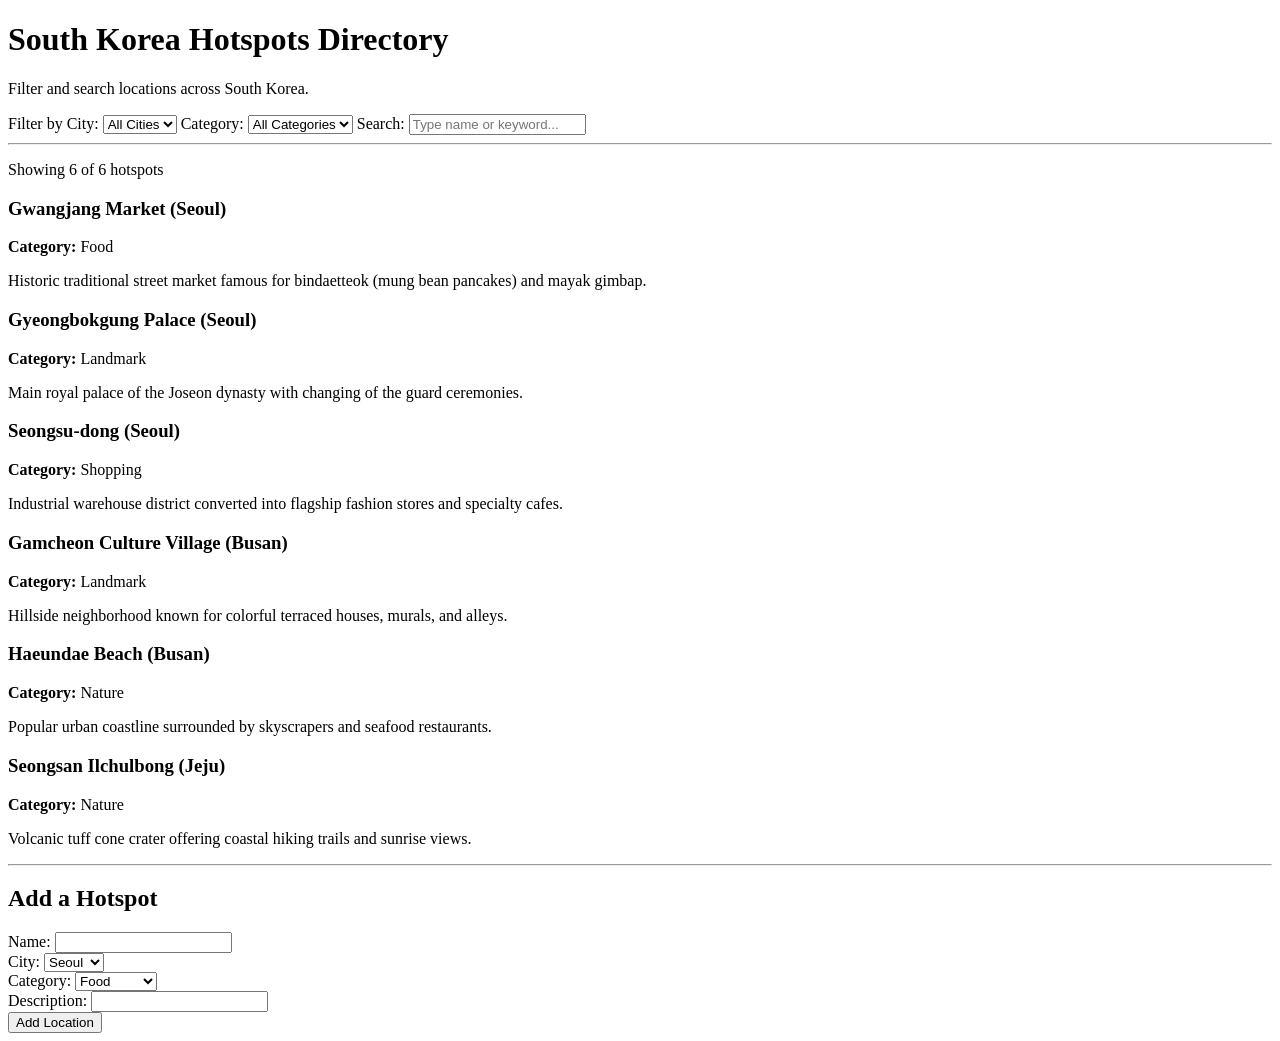
==== index.html @ a73df3bc "Create index.html" ====
<!DOCTYPE html>
<html lang="en">
<head>
    <meta charset="UTF-8">
    <meta name="viewport" content="width=device-width, initial-scale=1.0">
    <title>South Korea Hotspots</title>
</head>
<body>

    <h1>South Korea Hotspots Directory</h1>
    <p>Filter and search locations across South Korea.</p>

    <!-- Controls -->
    <div>
        <label for="cityFilter">Filter by City:</label>
        <select id="cityFilter">
            <option value="All">All Cities</option>
            <option value="Seoul">Seoul</option>
            <option value="Busan">Busan</option>
            <option value="Jeju">Jeju</option>
        </select>

        <label for="categoryFilter">Category:</label>
        <select id="categoryFilter">
            <option value="All">All Categories</option>
            <option value="Food">Food</option>
            <option value="Landmark">Landmark</option>
            <option value="Shopping">Shopping</option>
            <option value="Nature">Nature</option>
        </select>

        <label for="searchInput">Search:</label>
        <input type="text" id="searchInput" placeholder="Type name or keyword...">
    </div>

    <hr>

    <!-- Results Summary -->
    <p id="resultCount"></p>

    <!-- Hotspot List Output -->
    <div id="hotspotList"></div>

    <hr>

    <!-- Add New Hotspot Form (Mutates the JSON array in memory) -->
    <h2>Add a Hotspot</h2>
    <form id="addHotspotForm">
        <div>
            <label for="newName">Name:</label>
            <input type="text" id="newName" required>
        </div>
        <div>
            <label for="newCity">City:</label>
            <select id="newCity">
                <option value="Seoul">Seoul</option>
                <option value="Busan">Busan</option>
                <option value="Jeju">Jeju</option>
            </select>
        </div>
        <div>
            <label for="newCategory">Category:</label>
            <select id="newCategory">
                <option value="Food">Food</option>
                <option value="Landmark">Landmark</option>
                <option value="Shopping">Shopping</option>
                <option value="Nature">Nature</option>
            </select>
        </div>
        <div>
            <label for="newDescription">Description:</label>
            <input type="text" id="newDescription" required>
        </div>
        <button type="submit">Add Location</button>
    </form>

    <script>
        // JSON Data Store
        const hotspots = [
            {
                id: 1,
                name: "Gwangjang Market",
                city: "Seoul",
                category: "Food",
                description: "Historic traditional street market famous for bindaetteok (mung bean pancakes) and mayak gimbap."
            },
            {
                id: 2,
                name: "Gyeongbokgung Palace",
                city: "Seoul",
                category: "Landmark",
                description: "Main royal palace of the Joseon dynasty with changing of the guard ceremonies."
            },
            {
                id: 3,
                name: "Seongsu-dong",
                city: "Seoul",
                category: "Shopping",
                description: "Industrial warehouse district converted into flagship fashion stores and specialty cafes."
            },
            {
                id: 4,
                name: "Gamcheon Culture Village",
                city: "Busan",
                category: "Landmark",
                description: "Hillside neighborhood known for colorful terraced houses, murals, and alleys."
            },
            {
                id: 5,
                name: "Haeundae Beach",
                city: "Busan",
                category: "Nature",
                description: "Popular urban coastline surrounded by skyscrapers and seafood restaurants."
            },
            {
                id: 6,
                name: "Seongsan Ilchulbong",
                city: "Jeju",
                category: "Nature",
                description: "Volcanic tuff cone crater offering coastal hiking trails and sunrise views."
            }
        ];

        const cityFilter = document.getElementById("cityFilter");
        const categoryFilter = document.getElementById("categoryFilter");
        const searchInput = document.getElementById("searchInput");
        const hotspotList = document.getElementById("hotspotList");
        const resultCount = document.getElementById("resultCount");
        const addHotspotForm = document.getElementById("addHotspotForm");

        function renderHotspots() {
            const selectedCity = cityFilter.value;
            const selectedCategory = categoryFilter.value;
            const query = searchInput.value.trim().toLowerCase();

            const filtered = hotspots.filter(spot => {
                const matchesCity = selectedCity === "All" || spot.city === selectedCity;
                const matchesCategory = selectedCategory === "All" || spot.category === selectedCategory;
                const matchesQuery = spot.name.toLowerCase().includes(query) ||
                                     spot.description.toLowerCase().includes(query);
                return matchesCity && matchesCategory && matchesQuery;
            });

            resultCount.textContent = `Showing ${filtered.length} of ${hotspots.length} hotspots`;
            hotspotList.innerHTML = "";

            if (filtered.length === 0) {
                hotspotList.innerHTML = "<p>No hotspots match your filters.</p>";
                return;
            }

            filtered.forEach(spot => {
                const item = document.createElement("div");
                item.innerHTML = `
                    <h3>${spot.name} (${spot.city})</h3>
                    <p><strong>Category:</strong> ${spot.category}</p>
                    <p>${spot.description}</p>
                `;
                hotspotList.appendChild(item);
            });
        }

        // Event Listeners for Live Filtering
        cityFilter.addEventListener("change", renderHotspots);
        categoryFilter.addEventListener("change", renderHotspots);
        searchInput.addEventListener("input", renderHotspots);

        // Handle Adding New Entries
        addHotspotForm.addEventListener("submit", (event) => {
            event.preventDefault();

            const newSpot = {
                id: hotspots.length + 1,
                name: document.getElementById("newName").value.trim(),
                city: document.getElementById("newCity").value,
                category: document.getElementById("newCategory").value,
                description: document.getElementById("newDescription").value.trim()
            };

            hotspots.push(newSpot);
            addHotspotForm.reset();
            renderHotspots();
        });

        // Initial Render
        renderHotspots();
    </script>
</body>
</html>
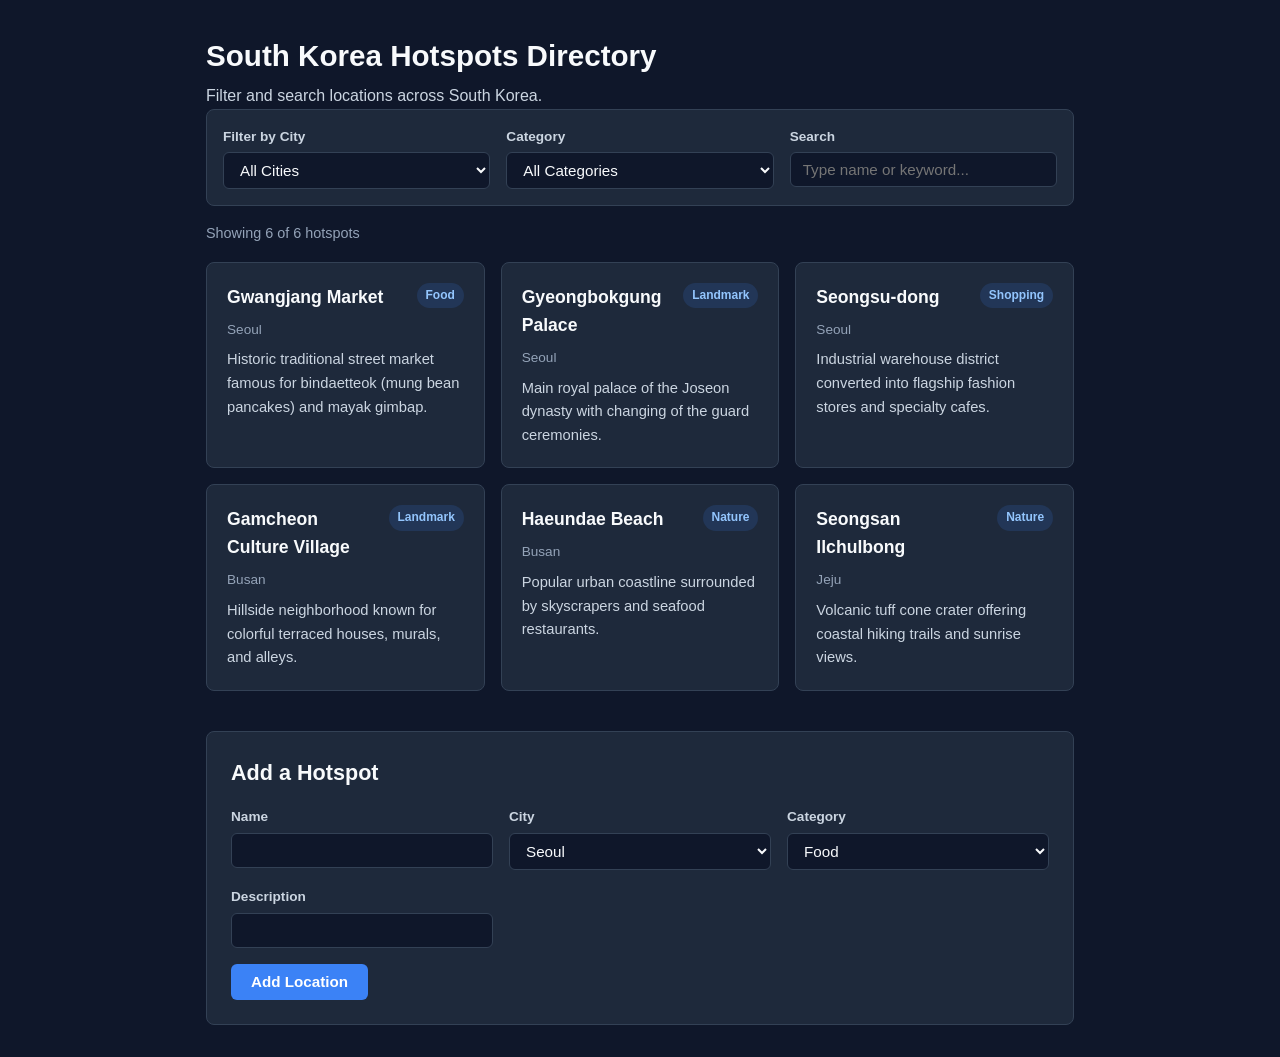
==== commit 628f31f3: "Added simple homepage" ====
--- a/index.html
+++ b/index.html
@@ -4,6 +4,7 @@
     <meta charset="UTF-8">
     <meta name="viewport" content="width=device-width, initial-scale=1.0">
     <title>South Korea Hotspots</title>
+    <link rel="stylesheet" href="style.css">
 </head>
 <body>
 
@@ -11,68 +12,74 @@
     <p>Filter and search locations across South Korea.</p>
 
     <!-- Controls -->
-    <div>
-        <label for="cityFilter">Filter by City:</label>
-        <select id="cityFilter">
-            <option value="All">All Cities</option>
-            <option value="Seoul">Seoul</option>
-            <option value="Busan">Busan</option>
-            <option value="Jeju">Jeju</option>
-        </select>
-
-        <label for="categoryFilter">Category:</label>
-        <select id="categoryFilter">
-            <option value="All">All Categories</option>
-            <option value="Food">Food</option>
-            <option value="Landmark">Landmark</option>
-            <option value="Shopping">Shopping</option>
-            <option value="Nature">Nature</option>
-        </select>
-
-        <label for="searchInput">Search:</label>
-        <input type="text" id="searchInput" placeholder="Type name or keyword...">
-    </div>
-
-    <hr>
-
-    <!-- Results Summary -->
-    <p id="resultCount"></p>
-
-    <!-- Hotspot List Output -->
-    <div id="hotspotList"></div>
-
-    <hr>
-
-    <!-- Add New Hotspot Form (Mutates the JSON array in memory) -->
-    <h2>Add a Hotspot</h2>
-    <form id="addHotspotForm">
-        <div>
-            <label for="newName">Name:</label>
-            <input type="text" id="newName" required>
-        </div>
-        <div>
-            <label for="newCity">City:</label>
-            <select id="newCity">
+    <section class="controls">
+        <div class="control-group">
+            <label for="cityFilter">Filter by City</label>
+            <select id="cityFilter">
+                <option value="All">All Cities</option>
                 <option value="Seoul">Seoul</option>
                 <option value="Busan">Busan</option>
                 <option value="Jeju">Jeju</option>
             </select>
         </div>
-        <div>
-            <label for="newCategory">Category:</label>
-            <select id="newCategory">
+
+        <div class="control-group">
+            <label for="categoryFilter">Category</label>
+            <select id="categoryFilter">
+                <option value="All">All Categories</option>
                 <option value="Food">Food</option>
                 <option value="Landmark">Landmark</option>
                 <option value="Shopping">Shopping</option>
                 <option value="Nature">Nature</option>
             </select>
         </div>
-        <div>
-            <label for="newDescription">Description:</label>
-            <input type="text" id="newDescription" required>
+
+        <div class="control-group">
+            <label for="searchInput">Search</label>
+            <input type="text" id="searchInput" placeholder="Type name or keyword...">
         </div>
-        <button type="submit">Add Location</button>
-    </form>
+    </section>
+
+    <!-- Results Summary -->
+    <p id="resultCount" class="result-count"></p>
+
+    <!-- Hotspot List Output -->
+    <main id="hotspotList" class="hotspot-grid"></main>
+
+    <!-- Add New Hotspot Form -->
+    <section class="form-section">
+        <h2>Add a Hotspot</h2>
+        <form id="addHotspotForm">
+            <div class="form-grid">
+                <div class="control-group">
+                    <label for="newName">Name</label>
+                    <input type="text" id="newName" required>
+                </div>
+                <div class="control-group">
+                    <label for="newCity">City</label>
+                    <select id="newCity">
+                        <option value="Seoul">Seoul</option>
+                        <option value="Busan">Busan</option>
+                        <option value="Jeju">Jeju</option>
+                    </select>
+                </div>
+                <div class="control-group">
+                    <label for="newCategory">Category</label>
+                    <select id="newCategory">
+                        <option value="Food">Food</option>
+                        <option value="Landmark">Landmark</option>
+                        <option value="Shopping">Shopping</option>
+                        <option value="Nature">Nature</option>
+                    </select>
+                </div>
+                <div class="control-group">
+                    <label for="newDescription">Description</label>
+                    <input type="text" id="newDescription" required>
+                </div>
+            </div>
+            <button type="submit">Add Location</button>
+        </form>
+    </section>
 
     <script>
         // JSON Data Store
@@ -150,10 +157,14 @@
             }
 
             filtered.forEach(spot => {
-                const item = document.createElement("div");
+                const item = document.createElement("article");
+                item.className = "card";
                 item.innerHTML = `
-                    <h3>${spot.name} (${spot.city})</h3>
-                    <p><strong>Category:</strong> ${spot.category}</p>
+                    <div class="card-header">
+                        <h3>${spot.name}</h3>
+                        <span class="badge">${spot.category}</span>
+                    </div>
+                    <div class="city-label">${spot.city}</div>
                     <p>${spot.description}</p>
                 `;
                 hotspotList.appendChild(item);
@@ -186,4 +197,4 @@
         renderHotspots();
     </script>
 </body>
-</html>
+</html>
--- a/style.css
+++ b/style.css
@@ -0,0 +1,174 @@
+:root {
+    --bg-primary: #0f172a;
+    --bg-surface: #1e293b;
+    --bg-input: #0f172a;
+    --border-color: #334155;
+    --text-primary: #f8fafc;
+    --text-secondary: #cbd5e1;
+    --text-muted: #94a3b8;
+    --accent: #3b82f6;
+    --accent-hover: #2563eb;
+    --badge-bg: rgba(59, 130, 246, 0.15);
+    --badge-text: #93c5fd;
+}
+
+* {
+    box-sizing: border-box;
+    margin: 0;
+    padding: 0;
+}
+
+body {
+    font-family: -apple-system, BlinkMacSystemFont, "Segoe UI", Roboto, Helvetica, Arial, sans-serif;
+    line-height: 1.6;
+    color: var(--text-secondary);
+    background-color: var(--bg-primary);
+    max-width: 900px;
+    margin: 0 auto;
+    padding: 2rem 1rem;
+}
+
+header {
+    margin-bottom: 1.5rem;
+}
+
+h1 {
+    font-size: 1.85rem;
+    color: var(--text-primary);
+    margin-bottom: 0.25rem;
+}
+
+h2 {
+    font-size: 1.35rem;
+    margin-bottom: 1rem;
+    color: var(--text-primary);
+}
+
+/* Filter Bar */
+.controls {
+    display: flex;
+    flex-wrap: wrap;
+    gap: 1rem;
+    background: var(--bg-surface);
+    padding: 1rem;
+    border: 1px solid var(--border-color);
+    border-radius: 8px;
+    margin-bottom: 1rem;
+}
+
+.control-group {
+    display: flex;
+    flex-direction: column;
+    flex: 1;
+    min-width: 180px;
+}
+
+label {
+    font-size: 0.85rem;
+    font-weight: 600;
+    margin-bottom: 0.3rem;
+    color: var(--text-secondary);
+}
+
+select,
+input[type="text"] {
+    padding: 0.5rem 0.75rem;
+    border: 1px solid var(--border-color);
+    border-radius: 6px;
+    font-size: 0.95rem;
+    background-color: var(--bg-input);
+    color: var(--text-primary);
+}
+
+select:focus,
+input[type="text"]:focus {
+    outline: none;
+    border-color: var(--accent);
+}
+
+.result-count {
+    font-size: 0.9rem;
+    color: var(--text-muted);
+    margin-bottom: 1rem;
+}
+
+/* Hotspot Cards Grid */
+.hotspot-grid {
+    display: grid;
+    grid-template-columns: repeat(auto-fill, minmax(260px, 1fr));
+    gap: 1rem;
+    margin-bottom: 2.5rem;
+}
+
+.card {
+    background: var(--bg-surface);
+    border: 1px solid var(--border-color);
+    border-radius: 8px;
+    padding: 1.25rem;
+    display: flex;
+    flex-direction: column;
+    gap: 0.5rem;
+}
+
+.card-header {
+    display: flex;
+    justify-content: space-between;
+    align-items: flex-start;
+    gap: 0.5rem;
+}
+
+.card h3 {
+    font-size: 1.1rem;
+    color: var(--text-primary);
+}
+
+.badge {
+    font-size: 0.75rem;
+    font-weight: 600;
+    padding: 0.2rem 0.55rem;
+    border-radius: 999px;
+    background-color: var(--badge-bg);
+    color: var(--badge-text);
+    white-space: nowrap;
+}
+
+.city-label {
+    font-size: 0.85rem;
+    font-weight: 500;
+    color: var(--text-muted);
+}
+
+.card p {
+    font-size: 0.92rem;
+    color: var(--text-secondary);
+}
+
+/* Add Hotspot Form */
+.form-section {
+    background: var(--bg-surface);
+    border: 1px solid var(--border-color);
+    border-radius: 8px;
+    padding: 1.5rem;
+}
+
+.form-grid {
+    display: grid;
+    grid-template-columns: repeat(auto-fit, minmax(200px, 1fr));
+    gap: 1rem;
+    margin-bottom: 1rem;
+}
+
+button[type="submit"] {
+    background-color: var(--accent);
+    color: #ffffff;
+    font-weight: 600;
+    border: none;
+    border-radius: 6px;
+    padding: 0.6rem 1.25rem;
+    font-size: 0.95rem;
+    cursor: pointer;
+}
+
+button[type="submit"]:hover {
+    background-color: var(--accent-hover);
+}
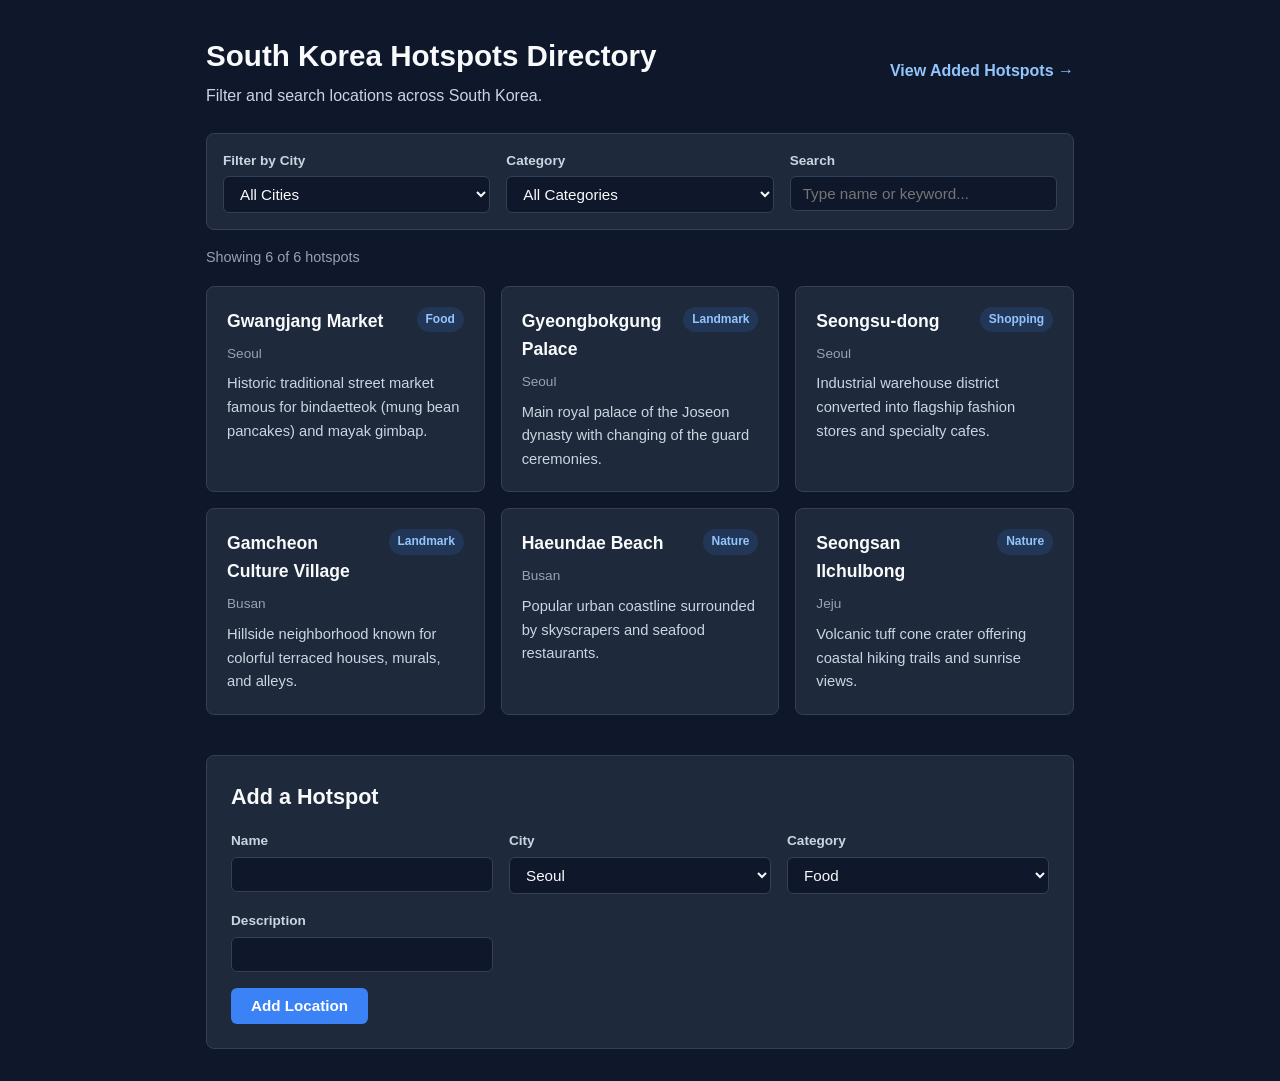
==== commit c74e5026: "Added hotspot page" ====
--- a/index.html
+++ b/index.html
@@ -8,8 +8,17 @@
 </head>
 <body>
 
-    <h1>South Korea Hotspots Directory</h1>
-    <p>Filter and search locations across South Korea.</p>
+    <header>
+        <div style="display: flex; justify-content: space-between; align-items: center; flex-wrap: wrap; gap: 1rem;">
+            <div>
+                <h1>South Korea Hotspots Directory</h1>
+                <p>Filter and search locations across South Korea.</p>
+            </div>
+            <nav>
+                <a href="hotspot.html" style="color: var(--badge-text); text-decoration: none; font-weight: 600;">View Added Hotspots &rarr;</a>
+            </nav>
+        </div>
+    </header>
 
     <!-- Controls -->
     <section class="controls">
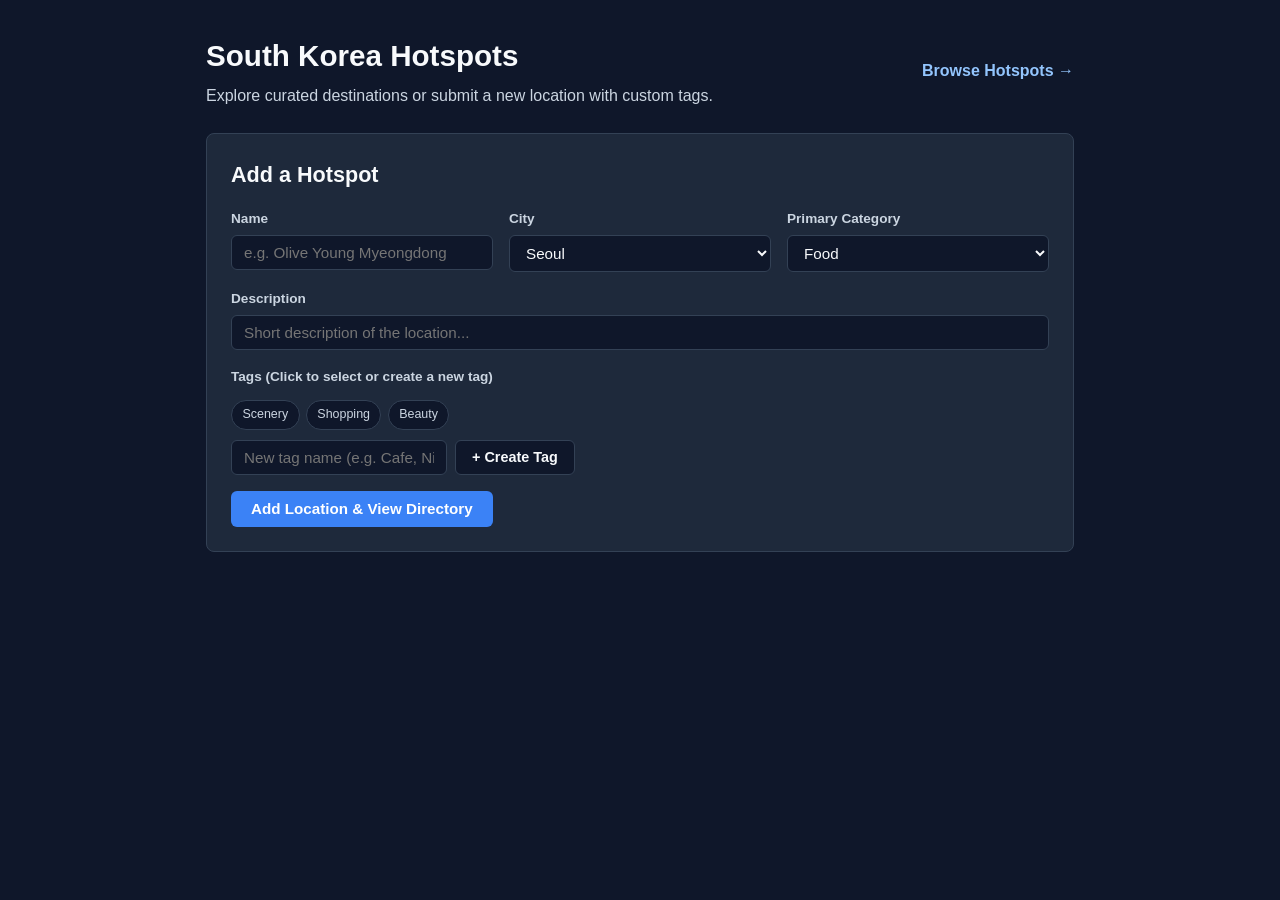
==== commit 61f26166: "Card overlay" ====
--- a/index.html
+++ b/index.html
@@ -11,49 +11,14 @@
     <header>
         <div style="display: flex; justify-content: space-between; align-items: center; flex-wrap: wrap; gap: 1rem;">
             <div>
-                <h1>South Korea Hotspots Directory</h1>
-                <p>Filter and search locations across South Korea.</p>
+                <h1>South Korea Hotspots</h1>
+                <p>Explore curated destinations or submit a new location with custom tags.</p>
             </div>
             <nav>
-                <a href="hotspot.html" style="color: var(--badge-text); text-decoration: none; font-weight: 600;">View Added Hotspots &rarr;</a>
+                <a href="hotspot.html" style="color: var(--badge-text); text-decoration: none; font-weight: 600;">Browse Hotspots &rarr;</a>
             </nav>
         </div>
     </header>
-
-    <!-- Controls -->
-    <section class="controls">
-        <div class="control-group">
-            <label for="cityFilter">Filter by City</label>
-            <select id="cityFilter">
-                <option value="All">All Cities</option>
-                <option value="Seoul">Seoul</option>
-                <option value="Busan">Busan</option>
-                <option value="Jeju">Jeju</option>
-            </select>
-        </div>
-
-        <div class="control-group">
-            <label for="categoryFilter">Category</label>
-            <select id="categoryFilter">
-                <option value="All">All Categories</option>
-                <option value="Food">Food</option>
-                <option value="Landmark">Landmark</option>
-                <option value="Shopping">Shopping</option>
-                <option value="Nature">Nature</option>
-            </select>
-        </div>
-
-        <div class="control-group">
-            <label for="searchInput">Search</label>
-            <input type="text" id="searchInput" placeholder="Type name or keyword...">
-        </div>
-    </section>
-
-    <!-- Results Summary -->
-    <p id="resultCount" class="result-count"></p>
-
-    <!-- Hotspot List Output -->
-    <main id="hotspotList" class="hotspot-grid"></main>
 
     <!-- Add New Hotspot Form -->
     <section class="form-section">
@@ -62,7 +27,7 @@
             <div class="form-grid">
                 <div class="control-group">
                     <label for="newName">Name</label>
-                    <input type="text" id="newName" required>
+                    <input type="text" id="newName" placeholder="e.g. Olive Young Myeongdong" required>
                 </div>
                 <div class="control-group">
                     <label for="newCity">City</label>
@@ -73,7 +38,7 @@
                     </select>
                 </div>
                 <div class="control-group">
-                    <label for="newCategory">Category</label>
+                    <label for="newCategory">Primary Category</label>
                     <select id="newCategory">
                         <option value="Food">Food</option>
                         <option value="Landmark">Landmark</option>
@@ -81,129 +46,110 @@
                         <option value="Nature">Nature</option>
                     </select>
                 </div>
-                <div class="control-group">
+                <div class="control-group" style="grid-column: 1 / -1;">
                     <label for="newDescription">Description</label>
-                    <input type="text" id="newDescription" required>
+                    <input type="text" id="newDescription" placeholder="Short description of the location..." required>
+                </div>
+
+                <!-- Tag Selection & Creation -->
+                <div class="control-group" style="grid-column: 1 / -1;">
+                    <label>Tags (Click to select or create a new tag)</label>
+                    <div id="tagSelector" class="tag-list"></div>
+
+                    <div class="custom-tag-row">
+                        <input type="text" id="customTagInput" placeholder="New tag name (e.g. Cafe, Nightlife)...">
+                        <button type="button" id="createTagBtn" class="btn-secondary">+ Create Tag</button>
+                    </div>
                 </div>
             </div>
-            <button type="submit">Add Location</button>
+            <button type="submit">Add Location &amp; View Directory</button>
         </form>
     </section>
 
     <script>
-        // JSON Data Store
-        const hotspots = [
-            {
-                id: 1,
-                name: "Gwangjang Market",
-                city: "Seoul",
-                category: "Food",
-                description: "Historic traditional street market famous for bindaetteok (mung bean pancakes) and mayak gimbap."
-            },
-            {
-                id: 2,
-                name: "Gyeongbokgung Palace",
-                city: "Seoul",
-                category: "Landmark",
-                description: "Main royal palace of the Joseon dynasty with changing of the guard ceremonies."
-            },
-            {
-                id: 3,
-                name: "Seongsu-dong",
-                city: "Seoul",
-                category: "Shopping",
-                description: "Industrial warehouse district converted into flagship fashion stores and specialty cafes."
-            },
-            {
-                id: 4,
-                name: "Gamcheon Culture Village",
-                city: "Busan",
-                category: "Landmark",
-                description: "Hillside neighborhood known for colorful terraced houses, murals, and alleys."
-            },
-            {
-                id: 5,
-                name: "Haeundae Beach",
-                city: "Busan",
-                category: "Nature",
-                description: "Popular urban coastline surrounded by skyscrapers and seafood restaurants."
-            },
-            {
-                id: 6,
-                name: "Seongsan Ilchulbong",
-                city: "Jeju",
-                category: "Nature",
-                description: "Volcanic tuff cone crater offering coastal hiking trails and sunrise views."
-            }
-        ];
+        const HOTSPOTS_KEY = "korea_hotspots_custom";
+        const TAGS_KEY = "korea_hotspots_tags";
+        const DEFAULT_TAGS = ["Scenery", "Shopping", "Beauty"];
 
-        const cityFilter = document.getElementById("cityFilter");
-        const categoryFilter = document.getElementById("categoryFilter");
-        const searchInput = document.getElementById("searchInput");
-        const hotspotList = document.getElementById("hotspotList");
-        const resultCount = document.getElementById("resultCount");
+        // Load saved tag list or initialize with basic tags
+        let availableTags = JSON.parse(localStorage.getItem(TAGS_KEY)) || [...DEFAULT_TAGS];
+        const selectedTags = new Set();
+
+        const tagSelector = document.getElementById("tagSelector");
+        const customTagInput = document.getElementById("customTagInput");
+        const createTagBtn = document.getElementById("createTagBtn");
         const addHotspotForm = document.getElementById("addHotspotForm");
 
-        function renderHotspots() {
-            const selectedCity = cityFilter.value;
-            const selectedCategory = categoryFilter.value;
-            const query = searchInput.value.trim().toLowerCase();
+        function renderTagPills() {
+            tagSelector.innerHTML = "";
+            availableTags.forEach(tag => {
+                const pill = document.createElement("span");
+                pill.className = "tag-pill selectable" + (selectedTags.has(tag) ? " selected" : "");
+                pill.textContent = selectedTags.has(tag) ? `✓ ${tag}` : tag;
 
-            const filtered = hotspots.filter(spot => {
-                const matchesCity = selectedCity === "All" || spot.city === selectedCity;
-                const matchesCategory = selectedCategory === "All" || spot.category === selectedCategory;
-                const matchesQuery = spot.name.toLowerCase().includes(query) ||
-                                     spot.description.toLowerCase().includes(query);
-                return matchesCity && matchesCategory && matchesQuery;
-            });
+                pill.addEventListener("click", () => {
+                    if (selectedTags.has(tag)) {
+                        selectedTags.delete(tag);
+                    } else {
+                        selectedTags.add(tag);
+                    }
+                    renderTagPills();
+                });
 
-            resultCount.textContent = `Showing ${filtered.length} of ${hotspots.length} hotspots`;
-            hotspotList.innerHTML = "";
-
-            if (filtered.length === 0) {
-                hotspotList.innerHTML = "<p>No hotspots match your filters.</p>";
-                return;
-            }
-
-            filtered.forEach(spot => {
-                const item = document.createElement("article");
-                item.className = "card";
-                item.innerHTML = `
-                    <div class="card-header">
-                        <h3>${spot.name}</h3>
-                        <span class="badge">${spot.category}</span>
-                    </div>
-                    <div class="city-label">${spot.city}</div>
-                    <p>${spot.description}</p>
-                `;
-                hotspotList.appendChild(item);
+                tagSelector.appendChild(pill);
             });
         }
 
-        // Event Listeners for Live Filtering
-        cityFilter.addEventListener("change", renderHotspots);
-        categoryFilter.addEventListener("change", renderHotspots);
-        searchInput.addEventListener("input", renderHotspots);
+        function addNewTag() {
+            const raw = customTagInput.value.trim();
+            if (!raw) return;
 
-        // Handle Adding New Entries
+            // Format cleanly (capitalize first letter)
+            const formatted = raw.charAt(0).toUpperCase() + raw.slice(1);
+
+            // Prevent case-insensitive duplicates
+            const existing = availableTags.find(t => t.toLowerCase() === formatted.toLowerCase());
+            if (existing) {
+                selectedTags.add(existing);
+            } else {
+                availableTags.push(formatted);
+                localStorage.setItem(TAGS_KEY, JSON.stringify(availableTags));
+                selectedTags.add(formatted);
+            }
+
+            customTagInput.value = "";
+            renderTagPills();
+        }
+
+        createTagBtn.addEventListener("click", addNewTag);
+        customTagInput.addEventListener("keydown", (event) => {
+            if (event.key === "Enter") {
+                event.preventDefault();
+                addNewTag();
+            }
+        });
+
         addHotspotForm.addEventListener("submit", (event) => {
             event.preventDefault();
 
+            const existingCustom = JSON.parse(localStorage.getItem(HOTSPOTS_KEY)) || [];
+
             const newSpot = {
-                id: hotspots.length + 1,
+                id: Date.now(),
                 name: document.getElementById("newName").value.trim(),
                 city: document.getElementById("newCity").value,
                 category: document.getElementById("newCategory").value,
-                description: document.getElementById("newDescription").value.trim()
+                description: document.getElementById("newDescription").value.trim(),
+                tags: Array.from(selectedTags)
             };
 
-            hotspots.push(newSpot);
-            addHotspotForm.reset();
-            renderHotspots();
+            existingCustom.push(newSpot);
+            localStorage.setItem(HOTSPOTS_KEY, JSON.stringify(existingCustom));
+
+            window.location.href = "hotspot.html";
         });
 
-        // Initial Render
-        renderHotspots();
+        renderTagPills();
     </script>
 </body>
 </html>
--- a/style.css
+++ b/style.css
@@ -108,6 +108,13 @@
     display: flex;
     flex-direction: column;
     gap: 0.5rem;
+    cursor: pointer;
+    transition: transform 0.15s ease, border-color 0.15s ease;
+}
+
+.card:hover {
+    transform: translateY(-2px);
+    border-color: var(--accent);
 }
 
 .card-header {
@@ -171,4 +178,116 @@
 
 button[type="submit"]:hover {
     background-color: var(--accent-hover);
+}
+
+/* Modal Overlay */
+.modal-overlay {
+    display: none;
+    position: fixed;
+    inset: 0;
+    background-color: rgba(2, 6, 23, 0.85);
+    backdrop-filter: blur(4px);
+    z-index: 1000;
+    justify-content: center;
+    align-items: center;
+    padding: 1rem;
+}
+
+.modal-overlay.active {
+    display: flex;
+}
+
+.modal-content {
+    background-color: var(--bg-surface);
+    border: 1px solid var(--border-color);
+    border-radius: 10px;
+    max-width: 600px;
+    width: 100%;
+    overflow: hidden;
+    position: relative;
+}
+
+.modal-close {
+    position: absolute;
+    top: 0.75rem;
+    right: 0.75rem;
+    background-color: rgba(15, 23, 42, 0.85);
+    color: var(--text-primary);
+    border: 1px solid var(--border-color);
+    border-radius: 6px;
+    padding: 0.3rem 0.65rem;
+    font-size: 0.9rem;
+    font-weight: 600;
+    cursor: pointer;
+}
+
+.modal-close:hover {
+    border-color: var(--accent);
+}
+
+.modal-body {
+    padding: 1.25rem;
+    display: flex;
+    flex-direction: column;
+    gap: 0.5rem;
+}
+
+/* Tag Pills & Interactive Tag Picker */
+.tag-list {
+    display: flex;
+    flex-wrap: wrap;
+    gap: 0.4rem;
+    margin-top: 0.5rem;
+}
+
+.tag-pill {
+    font-size: 0.78rem;
+    font-weight: 500;
+    padding: 0.25rem 0.65rem;
+    border-radius: 999px;
+    border: 1px solid var(--border-color);
+    background-color: var(--bg-primary);
+    color: var(--text-secondary);
+    display: inline-flex;
+    align-items: center;
+    gap: 0.35rem;
+}
+
+.tag-pill.selectable {
+    cursor: pointer;
+    user-select: none;
+    transition: all 0.15s ease;
+}
+
+.tag-pill.selectable:hover {
+    border-color: var(--accent);
+}
+
+.tag-pill.selected {
+    background-color: var(--badge-bg);
+    border-color: var(--accent);
+    color: var(--badge-text);
+    font-weight: 600;
+}
+
+.custom-tag-row {
+    display: flex;
+    gap: 0.5rem;
+    margin-top: 0.6rem;
+}
+
+.btn-secondary {
+    background-color: var(--bg-primary);
+    color: var(--text-primary);
+    border: 1px solid var(--border-color);
+    border-radius: 6px;
+    padding: 0.5rem 1rem;
+    font-size: 0.9rem;
+    font-weight: 600;
+    cursor: pointer;
+    white-space: nowrap;
+}
+
+.btn-secondary:hover {
+    border-color: var(--accent);
 }
